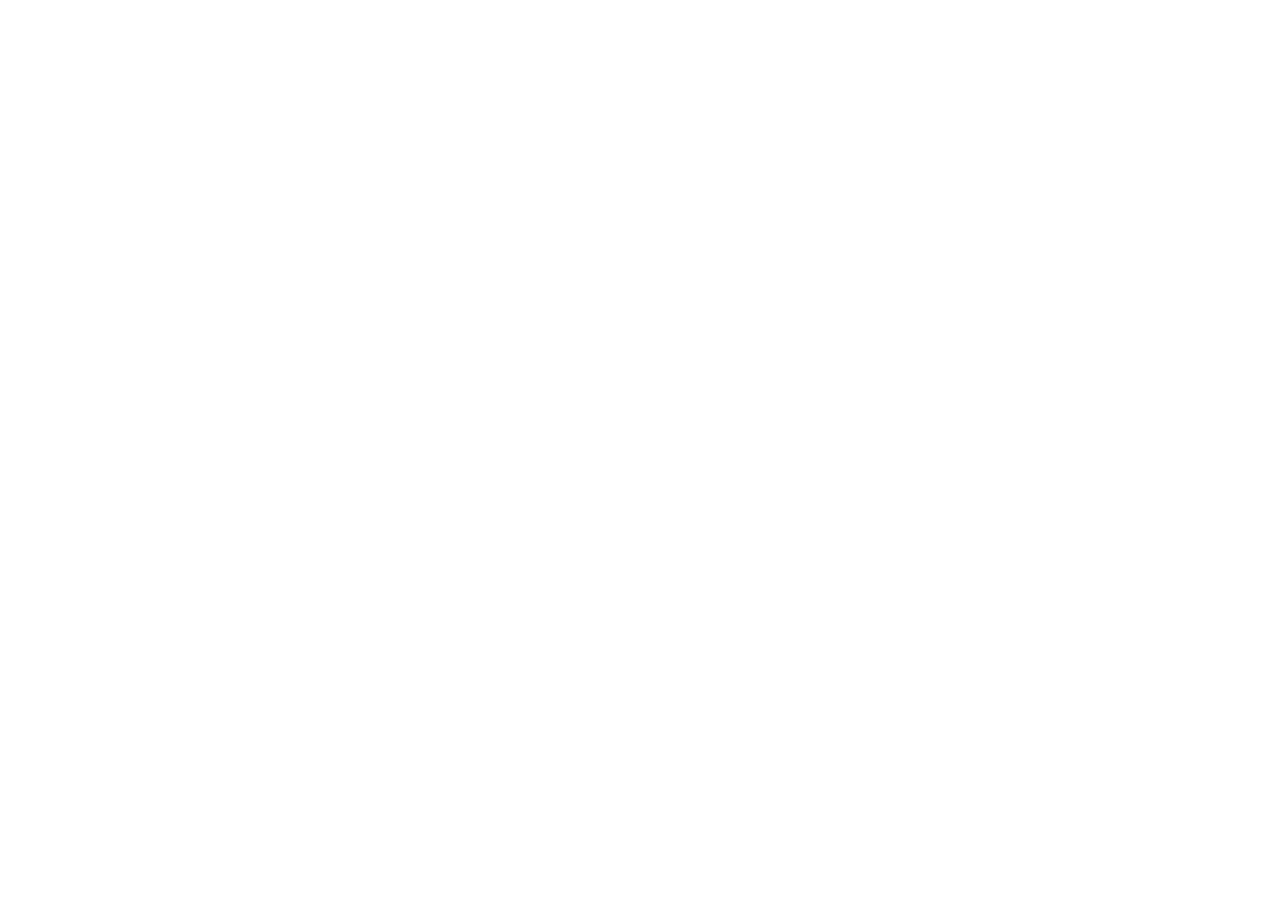
==== index.html @ c3fb3d4c "Add Domdanic homepage shell" ====
<!doctype html><html lang="en"><head><meta charset="utf-8"><meta name="viewport" content="width=device-width,initial-scale=1"><meta name="description" content="domdanic is a streamer, musician, Marine veteran, and host of The Marauders."><meta name="robots" content="noindex,nofollow"><meta name="theme-color" content="#120d0b"><title>Home | domdanic</title><link rel="stylesheet" href="./assets/css/styles.css"></head><body data-page="home" data-root="./"><main id="main-content"></main><script src="./assets/js/data.js"></script><script src="./assets/js/app.js"></script></body></html>
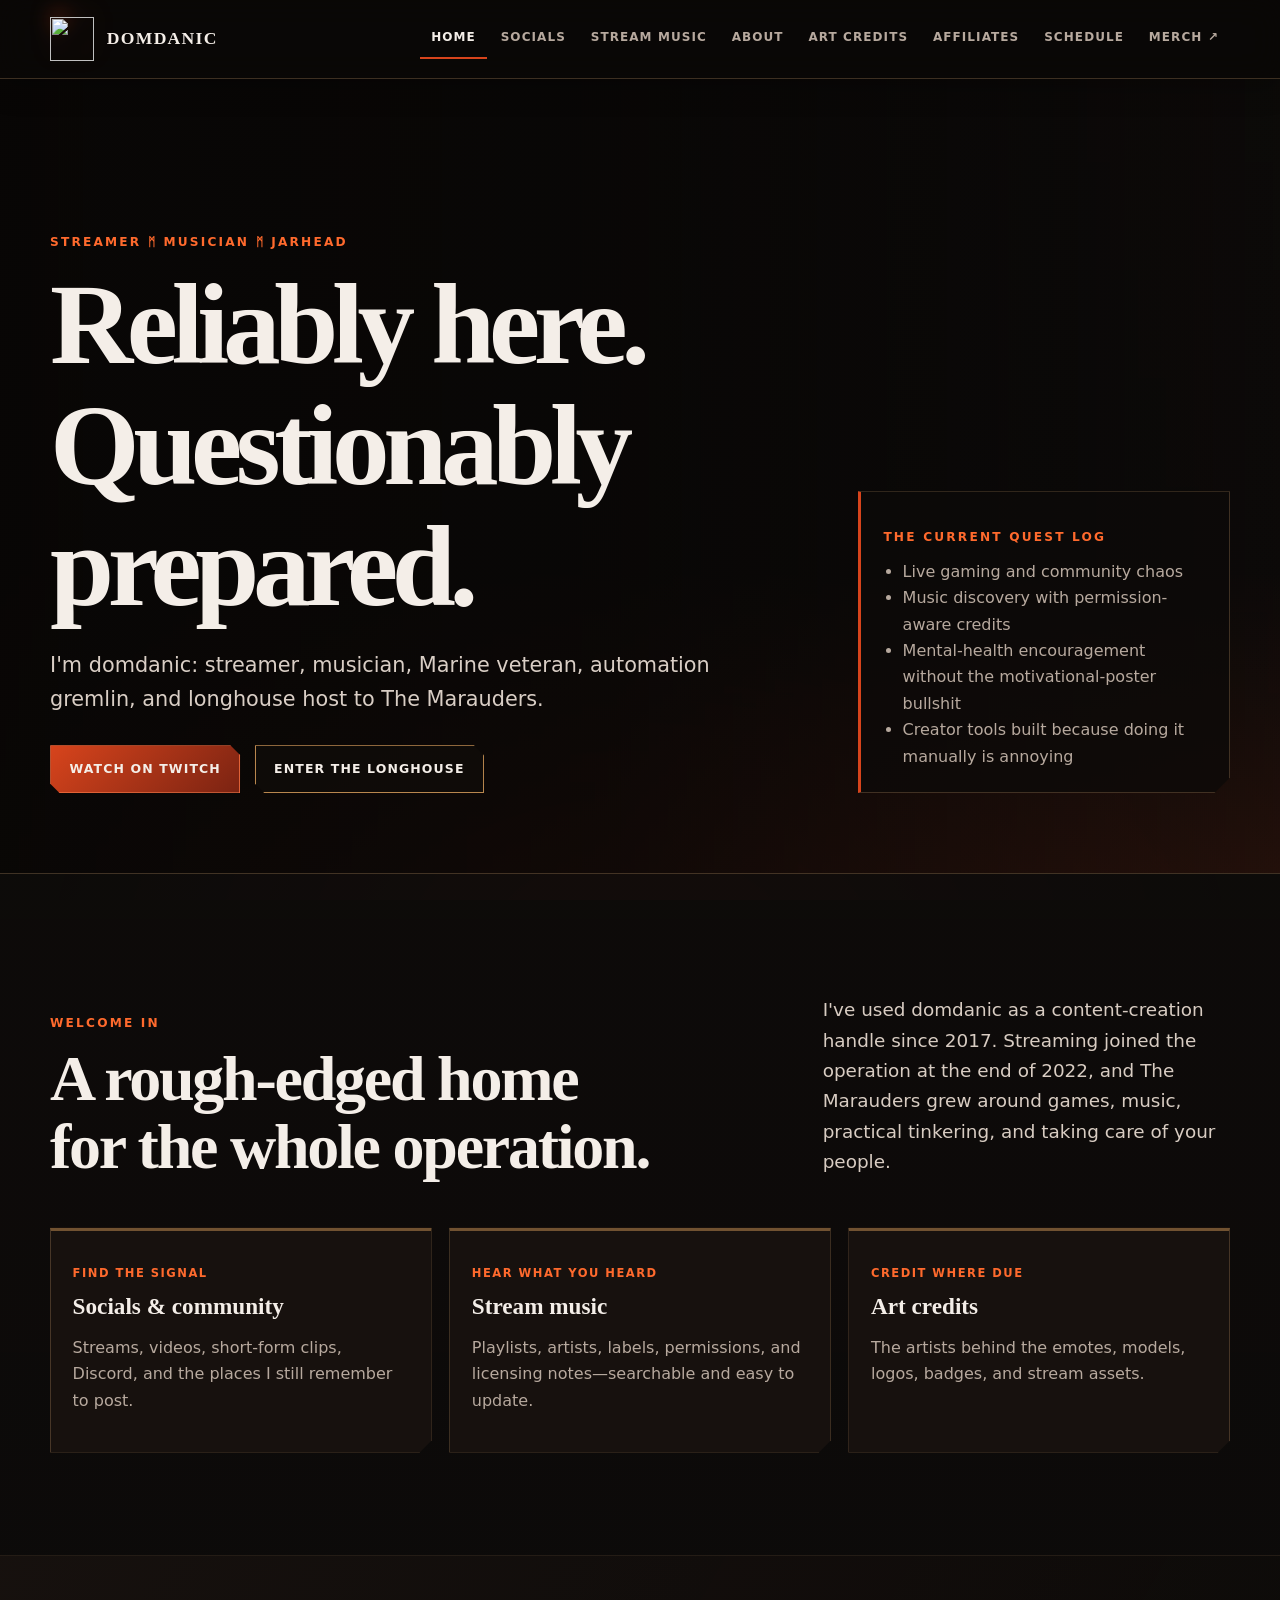
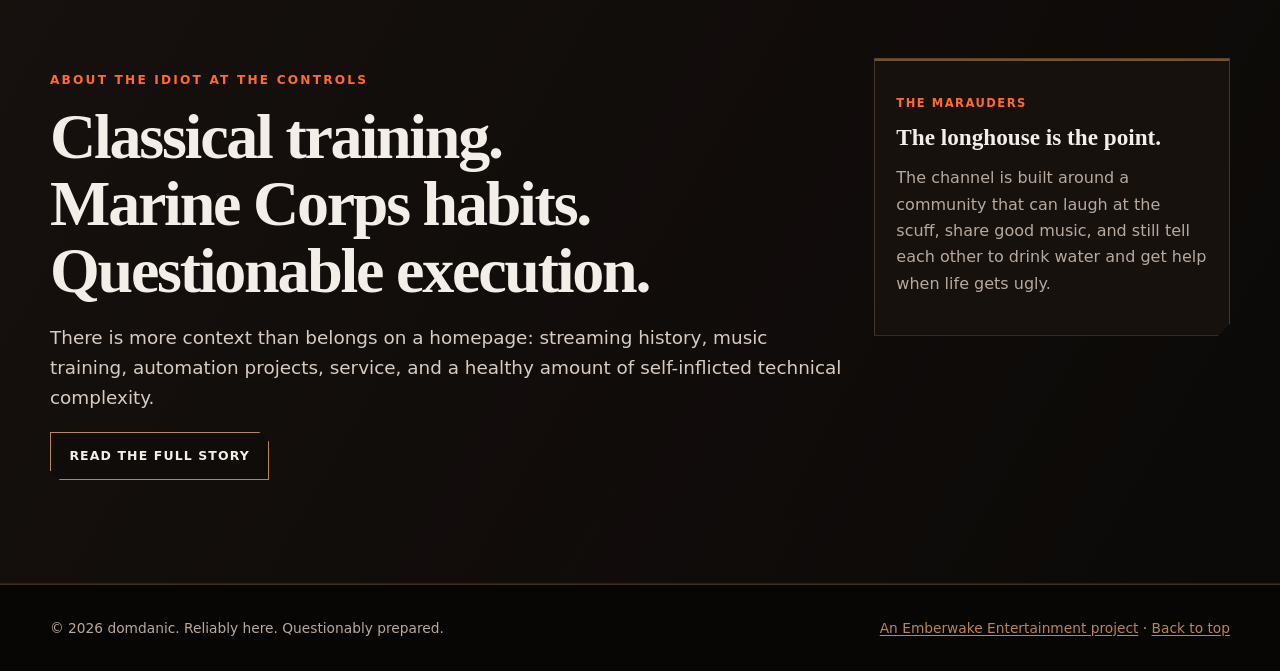
==== commit 5b59ebb3: "Enable indexing for the home page" ====
--- a/index.html
+++ b/index.html
@@ -1 +1 @@
-<!doctype html><html lang="en"><head><meta charset="utf-8"><meta name="viewport" content="width=device-width,initial-scale=1"><meta name="description" content="domdanic is a streamer, musician, Marine veteran, and host of The Marauders."><meta name="robots" content="noindex,nofollow"><meta name="theme-color" content="#120d0b"><title>Home | domdanic</title><link rel="stylesheet" href="./assets/css/styles.css"></head><body data-page="home" data-root="./"><main id="main-content"></main><script src="./assets/js/data.js"></script><script src="./assets/js/app.js"></script></body></html>+<!doctype html><html lang="en"><head><meta charset="utf-8"><meta name="viewport" content="width=device-width,initial-scale=1"><meta name="description" content="domdanic is a streamer, musician, Marine veteran, and host of The Marauders."><meta name="theme-color" content="#120d0b"><title>Home | domdanic</title><link rel="stylesheet" href="./assets/css/styles.css"></head><body data-page="home" data-root="./"><main id="main-content"></main><script src="./assets/js/data.js"></script><script src="./assets/js/app.js"></script></body></html>
--- a/assets/css/styles.css
+++ b/assets/css/styles.css
@@ -0,0 +1,122 @@
+:root {
+  --ink: #f4eee8;
+  --muted: #b7a99e;
+  --coal: #0d0b0a;
+  --coal-2: #15110f;
+  --panel: rgba(24, 18, 15, 0.92);
+  --ember: #d7441c;
+  --ember-hot: #ff6a2d;
+  --bronze: #b8874e;
+  --line: rgba(225, 176, 123, 0.24);
+  --max: 1180px;
+  --shadow-up: 0 -18px 42px rgba(215, 68, 28, 0.14), 0 -4px 0 rgba(184, 135, 78, 0.16);
+}
+* { box-sizing: border-box; }
+html { scroll-behavior: smooth; background: var(--coal); }
+body {
+  margin: 0; color: var(--ink); background:
+    linear-gradient(rgba(13,11,10,.88), rgba(13,11,10,.96)),
+    url('https://domdanic.carrd.co/assets/images/image01.jpg?v=b6ec436c') center top / cover fixed;
+  font-family: Inter, ui-sans-serif, system-ui, -apple-system, BlinkMacSystemFont, "Segoe UI", sans-serif;
+  line-height: 1.65; min-height: 100vh;
+}
+body::after { content:""; position:fixed; z-index:-1; inset:auto 0 0; height:36vh; pointer-events:none; background:radial-gradient(ellipse at 50% 110%, rgba(255,85,27,.28), transparent 65%); }
+a { color: var(--bronze); text-underline-offset: .18em; }
+a:hover, a:focus-visible { color: var(--ember-hot); }
+img { max-width:100%; }
+.shell { width:min(calc(100% - 2rem), var(--max)); margin-inline:auto; }
+.skip-link { position:fixed; left:1rem; top:-5rem; z-index:1000; background:var(--ink); color:var(--coal); padding:.75rem 1rem; }
+.skip-link:focus { top:1rem; }
+.site-header { position:sticky; top:0; z-index:50; border-bottom:1px solid var(--line); background:rgba(9,7,6,.9); backdrop-filter:blur(14px); box-shadow:0 10px 28px rgba(0,0,0,.24); }
+.header-grid { min-height:78px; display:grid; grid-template-columns:auto 1fr; gap:1.5rem; align-items:center; }
+.brand { display:flex; align-items:center; gap:.8rem; color:var(--ink); text-decoration:none; font-weight:900; letter-spacing:.08em; text-transform:uppercase; }
+.brand-logo { width:44px; height:44px; object-fit:contain; filter:drop-shadow(0 -7px 10px rgba(215,68,28,.35)); }
+.brand-word { font-family: Georgia, "Times New Roman", serif; font-size:1.1rem; }
+.site-nav { display:flex; justify-content:flex-end; align-items:center; flex-wrap:wrap; gap:.15rem; }
+.site-nav a { color:var(--muted); text-decoration:none; text-transform:uppercase; letter-spacing:.09em; font-size:.75rem; font-weight:800; padding:.6rem .7rem; border-bottom:2px solid transparent; }
+.site-nav a:hover,.site-nav a:focus-visible,.site-nav a[aria-current="page"] { color:var(--ink); border-color:var(--ember); }
+.nav-toggle { display:none; background:transparent; color:var(--ink); border:1px solid var(--line); padding:.6rem .8rem; font:inherit; font-weight:800; text-transform:uppercase; }
+.hero { min-height:72vh; display:grid; align-items:end; position:relative; overflow:hidden; border-bottom:1px solid var(--line); }
+.hero::before { content:""; position:absolute; inset:0; background:linear-gradient(90deg, rgba(8,6,5,.97) 0%, rgba(8,6,5,.78) 48%, rgba(8,6,5,.22) 100%), linear-gradient(0deg, rgba(215,68,28,.15), transparent 38%); }
+.hero-grid { position:relative; padding:clamp(5rem,11vw,9rem) 0 5rem; display:grid; grid-template-columns:minmax(0,1.2fr) minmax(250px,.6fr); gap:4rem; align-items:end; }
+.kicker,.eyebrow { color:var(--ember-hot); text-transform:uppercase; letter-spacing:.18em; font-weight:900; font-size:.76rem; }
+h1,h2,h3 { font-family:Georgia,"Times New Roman",serif; line-height:1.05; text-wrap:balance; }
+h1 { margin:.35rem 0 1rem; max-width:850px; font-size:clamp(3.4rem,9vw,8rem); letter-spacing:-.055em; }
+h2 { font-size:clamp(2.1rem,5vw,4.4rem); margin:.25rem 0 1rem; letter-spacing:-.035em; }
+h3 { font-size:1.45rem; margin:.2rem 0 .8rem; }
+p { max-width:72ch; }
+.hero-copy > p:not(.kicker) { font-size:clamp(1.05rem,2vw,1.3rem); color:#d9cec5; }
+.button-row { display:flex; flex-wrap:wrap; gap:.9rem; margin-top:1.8rem; }
+.button { display:inline-flex; align-items:center; justify-content:center; min-height:48px; padding:.8rem 1.15rem; color:var(--ink); background:linear-gradient(135deg,var(--ember),#7b2312); text-decoration:none; text-transform:uppercase; letter-spacing:.09em; font-size:.78rem; font-weight:900; border:1px solid rgba(255,148,96,.4); clip-path:polygon(0 0,calc(100% - 10px) 0,100% 10px,100% 100%,10px 100%,0 calc(100% - 10px)); box-shadow:0 -9px 20px rgba(215,68,28,.25); }
+.button.secondary { background:rgba(16,12,10,.78); border-color:var(--bronze); }
+.button:hover,.button:focus-visible { color:white; transform:translateY(-2px); }
+.hero-aside { padding:1.4rem; border:1px solid var(--line); border-left:3px solid var(--ember); background:rgba(13,10,8,.76); box-shadow:var(--shadow-up); clip-path:polygon(0 0,100% 0,100% calc(100% - 16px),calc(100% - 16px) 100%,0 100%); }
+.hero-aside ul { margin:0; padding-left:1.2rem; color:var(--muted); }
+.section { padding:clamp(4rem,8vw,7rem) 0; border-bottom:1px solid rgba(225,176,123,.11); }
+.section-alt { background:linear-gradient(120deg,rgba(23,17,14,.92),rgba(11,9,8,.82)); }
+.section-head { display:grid; grid-template-columns:minmax(0,1fr) minmax(260px,.55fr); gap:2rem; align-items:end; margin-bottom:2rem; }
+.lead { color:#d8ccc2; font-size:1.15rem; }
+.grid { display:grid; gap:1.1rem; }
+.grid-2 { grid-template-columns:repeat(2,minmax(0,1fr)); }
+.grid-3 { grid-template-columns:repeat(3,minmax(0,1fr)); }
+.card { min-width:0; padding:1.35rem; border:1px solid var(--line); border-top:3px solid rgba(184,135,78,.56); background:var(--panel); box-shadow:var(--shadow-up); clip-path:polygon(0 0,100% 0,100% calc(100% - 12px),calc(100% - 12px) 100%,0 100%); }
+.card p { color:var(--muted); }
+.card .meta { color:var(--ember-hot); font-size:.72rem; text-transform:uppercase; letter-spacing:.13em; font-weight:900; }
+.link-card { color:inherit; text-decoration:none; transition:.16s ease; }
+.link-card:hover,.link-card:focus-visible { color:inherit; border-color:var(--ember); transform:translateY(-3px); }
+.link-card h3,.compact-title { overflow-wrap:anywhere; word-break:break-word; }
+.compact-title { font-size:clamp(1rem,2vw,1.22rem); line-height:1.12; }
+.affiliate-card { overflow:hidden; }
+.discount-code { max-width:100%; font-size:clamp(1.45rem,4vw,2.55rem); letter-spacing:-.035em; overflow-wrap:anywhere; word-break:break-word; }
+.page-hero { padding:clamp(5rem,9vw,8rem) 0 3.5rem; border-bottom:1px solid var(--line); background:linear-gradient(90deg,rgba(8,6,5,.96),rgba(8,6,5,.56)); }
+.page-hero h1 { font-size:clamp(3.2rem,8vw,6.8rem); }
+.split { display:grid; grid-template-columns:minmax(0,1fr) minmax(260px,.45fr); gap:2rem; align-items:start; }
+.fact-list { list-style:none; padding:0; margin:0; }
+.fact-list li { padding:.75rem 0; border-bottom:1px solid var(--line); color:var(--muted); }
+.warning { padding:1rem 1.2rem; border-left:4px solid var(--ember); background:rgba(80,25,12,.28); color:#ecd7cb; }
+.timezone-notice { padding:1rem 1.2rem; margin-bottom:1rem; border-left:4px solid var(--bronze); background:rgba(65,43,23,.3); color:#e2d3c7; }
+.filter-bar { position:sticky; top:78px; z-index:20; display:grid; grid-template-columns:minmax(180px,1fr) minmax(180px,.45fr); gap:.8rem; padding:1rem; margin:0 0 1.5rem; border:1px solid var(--line); background:rgba(12,9,8,.94); box-shadow:0 -10px 28px rgba(215,68,28,.1); }
+input,select { width:100%; padding:.85rem .95rem; background:#0c0908; color:var(--ink); border:1px solid var(--line); border-radius:0; font:inherit; }
+.artist-grid { display:grid; grid-template-columns:repeat(3,minmax(0,1fr)); gap:.8rem; }
+.artist-card { padding:1rem; border:1px solid rgba(225,176,123,.17); border-left:3px solid #5e3423; background:rgba(20,15,13,.88); min-height:180px; display:flex; flex-direction:column; box-shadow:0 -8px 20px rgba(215,68,28,.06); }
+.artist-card h3 { font-size:1.12rem; }
+.artist-links { margin-top:auto; display:flex; flex-wrap:wrap; gap:.45rem; }
+.artist-links a { font-size:.72rem; text-transform:uppercase; letter-spacing:.08em; font-weight:900; padding:.34rem .5rem; border:1px solid var(--line); text-decoration:none; }
+.tags { display:flex; flex-wrap:wrap; gap:.35rem; margin:.6rem 0 1rem; }
+.tag { font-size:.68rem; color:#d7c5b5; border:1px solid rgba(184,135,78,.28); padding:.18rem .38rem; text-transform:uppercase; letter-spacing:.06em; }
+.result-count { color:var(--muted); margin:.5rem 0 1rem; }
+.credit-list { display:grid; gap:.75rem; }
+.credit-row { display:grid; grid-template-columns:minmax(180px,.45fr) minmax(180px,.45fr) minmax(240px,1fr); gap:1rem; align-items:start; padding:1rem 0; border-bottom:1px solid var(--line); }
+.credit-row .asset { font-weight:900; color:var(--ink); }
+.credit-row .note { color:var(--muted); font-size:.9rem; }
+.schedule-table { width:100%; border-collapse:collapse; background:rgba(18,14,12,.88); }
+.schedule-table th,.schedule-table td { text-align:left; vertical-align:top; padding:1rem; border:1px solid var(--line); }
+.schedule-table th { color:var(--ember-hot); text-transform:uppercase; letter-spacing:.09em; font-size:.78rem; }
+.schedule-time { font-variant-numeric:tabular-nums; }
+.site-footer { padding:2rem 0; background:#080605; border-top:1px solid var(--line); }
+.footer-grid { display:flex; justify-content:space-between; gap:2rem; color:var(--muted); font-size:.86rem; }
+.footer-grid p { margin:0; }
+.empty { padding:2rem; text-align:center; color:var(--muted); border:1px dashed var(--line); }
+@media (max-width:900px) {
+  .header-grid { grid-template-columns:1fr auto; }
+  .nav-toggle { display:block; }
+  .site-nav { display:none; grid-column:1/-1; justify-content:flex-start; padding-bottom:1rem; }
+  .site-nav.open { display:flex; }
+  .hero-grid,.section-head,.split { grid-template-columns:1fr; }
+  .hero { min-height:auto; }
+  .artist-grid,.grid-3 { grid-template-columns:repeat(2,minmax(0,1fr)); }
+}
+@media (max-width:620px) {
+  .brand-word { display:none; }
+  .site-nav { flex-direction:column; align-items:stretch; }
+  .site-nav a { padding:.65rem 0; }
+  .grid-2,.grid-3,.artist-grid,.filter-bar { grid-template-columns:1fr; }
+  .credit-row { grid-template-columns:1fr; gap:.25rem; }
+  .schedule-table,.schedule-table tbody,.schedule-table tr,.schedule-table th,.schedule-table td { display:block; }
+  .schedule-table thead { display:none; }
+  .schedule-table tr { margin-bottom:1rem; border:1px solid var(--line); }
+  .schedule-table td { border:0; border-bottom:1px solid var(--line); }
+  .schedule-table td::before { content:attr(data-label); display:block; color:var(--ember-hot); text-transform:uppercase; letter-spacing:.08em; font-size:.7rem; font-weight:900; margin-bottom:.25rem; }
+  .footer-grid { flex-direction:column; }
+}
+@media (prefers-reduced-motion:reduce){*{scroll-behavior:auto!important;transition:none!important}}
